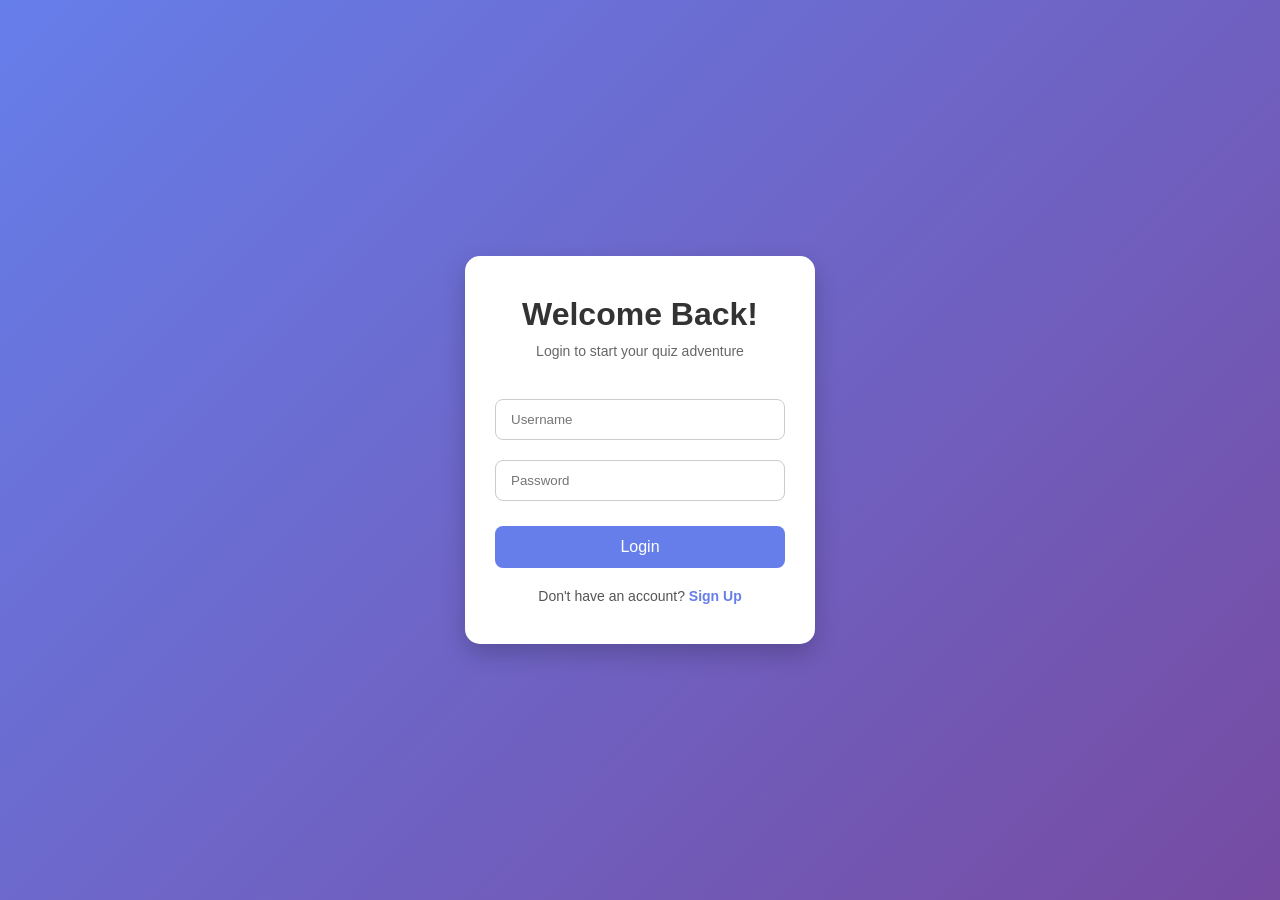
==== final.html @ 2f5251fc "added" ====
<!DOCTYPE html>
<html lang="en">
<head>
  <meta charset="UTF-8">
  <meta name="viewport" content="width=device-width, initial-scale=1.0">
  <title>Quiz Finished</title>
  <link rel="stylesheet" href="style.css">
</head>
<body>
  <div class="container">
    <h2>Quiz Completed! 🎉</h2>
    <p id="finalScore"></p>
    <button id="retryBtn">Retry Quiz</button>
    <button id="logoutBtn">Logout</button>
  </div>

  <script>
    // Get logged in user
    const loggedInUser = localStorage.getItem("loggedInUser");
    if(!loggedInUser) window.location.href = "login.html";

    const user = JSON.parse(localStorage.getItem(loggedInUser));
    
    // Show final score
    document.getElementById("finalScore").textContent = `Your Score: ${user.score}`;

    // Retry quiz button
    document.getElementById("retryBtn").addEventListener("click", () => {
      user.score = 0; // Reset score
      localStorage.setItem(loggedInUser, JSON.stringify(user));
      window.location.href = "index.html"; // Back to quiz
    });

    // Logout button
    document.getElementById("logoutBtn").addEventListener("click", () => {
      localStorage.removeItem("loggedInUser");
      window.location.href = "login.html";
    });
  </script>
</body>
</html>
---- style.css ----
/* Basic Reset - keep for all pages */
* {
  margin: 0;
  padding: 0;
  box-sizing: border-box;
  font-family: 'Segoe UI', Tahoma, Geneva, Verdana, sans-serif;
}

/* Body Background */
body {
  min-height: 100vh;
  display: flex;
  justify-content: center;
  align-items: center;
  background: linear-gradient(135deg, #667eea, #764ba2);
}

/* ===================== AUTH PAGES (login/register) ===================== */
.auth-container {
  display: flex;
  justify-content: center;
  align-items: center;
  width: 100%;
  padding: 20px;
}

.auth-box {
  background: #fff;
  padding: 40px 30px;
  border-radius: 15px;
  box-shadow: 0 10px 25px rgba(0,0,0,0.2);
  width: 350px;
  text-align: center;
  transition: 0.3s ease;
}

.auth-box:hover { transform: translateY(-5px); }

.auth-box h1 { margin-bottom: 10px; color: #333; }
.subtitle { font-size: 14px; color: #666; margin-bottom: 30px; }

input {
  width: 100%;
  padding: 12px 15px;
  margin: 10px 0;
  border-radius: 8px;
  border: 1px solid #ccc;
  transition: 0.3s;
}

input:focus {
  border-color: #667eea;
  outline: none;
  box-shadow: 0 0 5px rgba(102,126,234,0.5);
}

button {
  width: 100%;
  padding: 12px;
  margin-top: 15px;
  border: none;
  border-radius: 8px;
  background: #667eea;
  color: white;
  font-size: 16px;
  cursor: pointer;
  transition: 0.3s;
}

button:hover { background: #5a67d8; }

.error-msg { color: red; margin-top: 10px; font-size: 14px; }

.bottom-text { margin-top: 20px; font-size: 14px; color: #555; }
.bottom-text a { color: #667eea; text-decoration: none; font-weight: bold; }
.bottom-text a:hover { text-decoration: underline; }

/* ===================== QUIZ PAGE STYLES ===================== */
.quiz-container {
  width: 90%;
  max-width: 700px;
  margin: 20px auto;
  background: #fff;
  border-radius: 15px;
  box-shadow: 0 15px 40px rgba(0,0,0,0.2);
  padding: 30px;
  text-align: center;
  animation: fadeIn 0.8s ease;
}

/* Header */
.quiz-container header {
  display: flex;
  flex-direction: column;
  gap: 10px;
  margin-bottom: 20px;
}

.quiz-container .user-info {
  display: flex;
  justify-content: space-between;
  align-items: center;
}

.quiz-container .logout-btn {
  background: #ff6b6b;
  color: white;
  padding: 5px 12px;
  border-radius: 8px;
  border: none;
  cursor: pointer;
  font-size: 14px;
  transition: 0.3s;
}

.quiz-container .logout-btn:hover { background: #ff4c4c; }

/* Quiz Card */
.quiz-container #quizCard {
  background: #f7f7f7;
  padding: 25px;
  border-radius: 15px;
  box-shadow: 0 8px 20px rgba(0,0,0,0.1);
  transition: transform 0.3s;
}

.quiz-container #quizCard:hover { transform: translateY(-5px); }

/* Timer Bar */
.quiz-container .timer-bar {
  width: 100%;
  height: 10px;
  background: #ddd;
  border-radius: 8px;
  margin-bottom: 15px;
  overflow: hidden;
}

.quiz-container #timerProgress {
  width: 100%;
  height: 100%;
  background: linear-gradient(90deg, #667eea, #764ba2);
  transition: width 1s linear;
}

/* Question */
.quiz-container .question-text {
  font-size: 18px;
  margin-bottom: 20px;
  color: #333;
}

/* Options */
.quiz-container .options {
  display: flex;
  flex-direction: column;
  gap: 12px;
  margin-bottom: 20px;
}

.quiz-container .options button {
  padding: 12px;
  border: none;
  border-radius: 10px;
  cursor: pointer;
  font-size: 16px;
  transition: 0.3s;
  background: #667eea;
  color: #fff;
}

.quiz-container .options button:hover {
  background: #5a67d8;
  transform: scale(1.05);
}

/* Next Button */
.quiz-container .next-btn {
  background: #48bb78;
  color: white;
  padding: 12px 25px;
  font-size: 16px;
  border-radius: 10px;
  cursor: pointer;
  transition: 0.3s;
}

.quiz-container .next-btn:hover {
  background: #38a169;
  transform: translateY(-2px);
}

/* Score */
.quiz-container .score-display {
  font-size: 16px;
  color: #333;
  margin-top: 15px;
}

/* Fade In Animation */
@keyframes fadeIn {
  from { opacity: 0; transform: translateY(10px);}
  to { opacity: 1; transform: translateY(0);}
}

/* Move Hello,KAT to top-right */
.quiz-container .user-info {
  display: flex;
  justify-content: flex-end;
  align-items: center;
  font-weight: bold;
  color: #333;
  margin-bottom: 10px;
}

.quiz-container #quizCard {
  background: #f0f4f8; /* new card background color */
  padding: 25px;
  border-radius: 15px;
  box-shadow: 0 8px 20px rgba(0,0,0,0.1);
}

.quiz-container .options button {
  padding: 12px;
  border: none;
  border-radius: 10px;
  cursor: pointer;
  font-size: 16px;
  transition: 0.3s;
  background: #5a7de3; /* new button color */
  color: #fff;
}

.quiz-container .options button.correct {
  background-color: #48bb78 !important; /* green */
  color: white;
}

.quiz-container .options button.wrong {
  background-color: #f56565 !important; /* red */
  color: white;
}

.quiz-container .options button:hover {
  transform: scale(1.05);
}
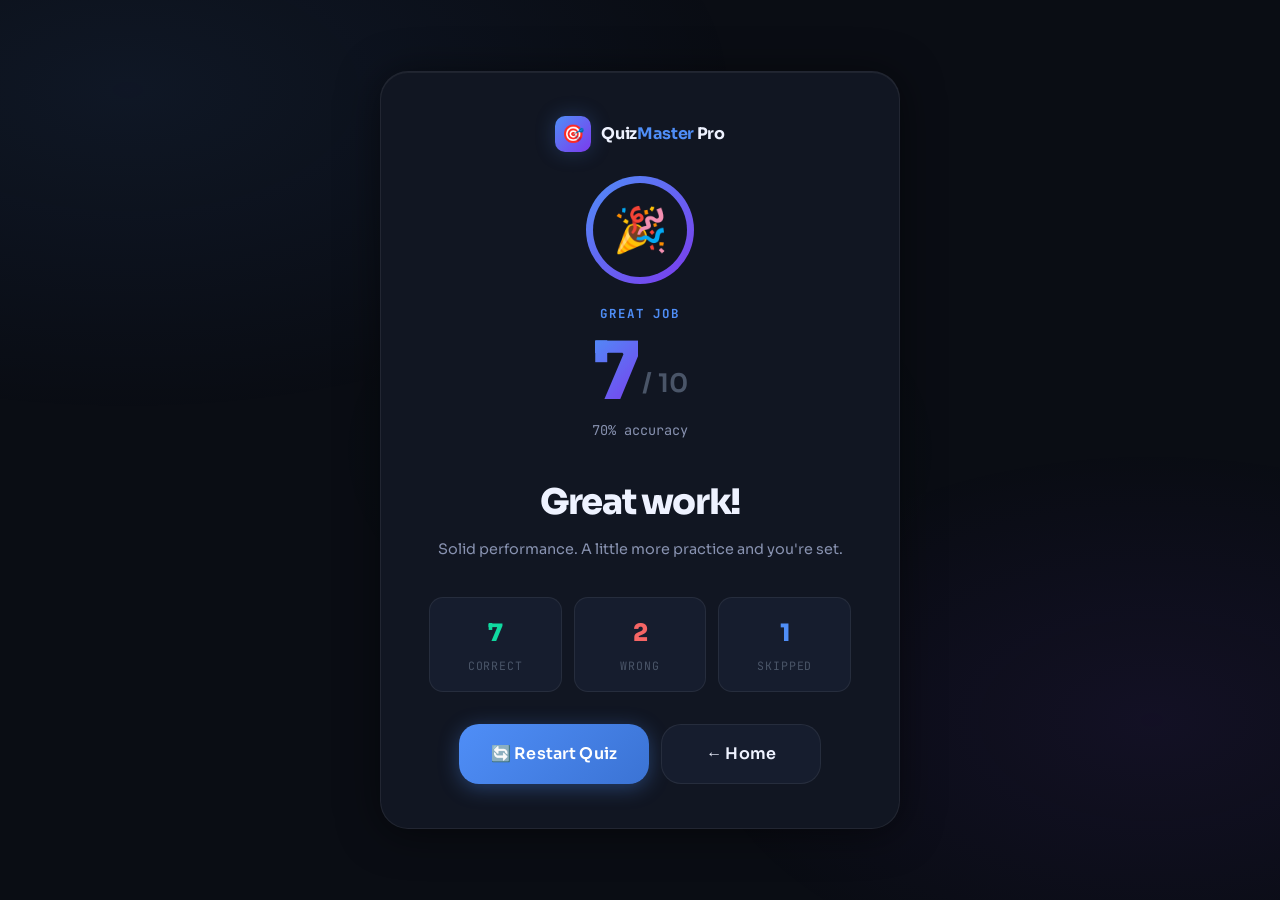
==== commit 87c7d723: "updated files" ====
--- a/final.html
+++ b/final.html
@@ -1,41 +1,164 @@
 <!DOCTYPE html>
 <html lang="en">
 <head>
-  <meta charset="UTF-8">
-  <meta name="viewport" content="width=device-width, initial-scale=1.0">
-  <title>Quiz Finished</title>
-  <link rel="stylesheet" href="style.css">
+  <meta charset="UTF-8" />
+  <meta name="viewport" content="width=device-width, initial-scale=1.0" />
+  <title>Your Result — QuizMaster Pro</title>
+  <link rel="stylesheet" href="style.css" />
+  <link rel="icon" type="image/svg+xml" href="data:image/svg+xml,<svg xmlns='http://www.w3.org/2000/svg' viewBox='0 0 100 100'><text y='.9em' font-size='90'>🎯</text></svg>">
+  <style>
+    .score-number { animation: popIn 0.7s cubic-bezier(0.34,1.56,0.64,1) 0.3s both; }
+    .result-icon-wrap { animation: popIn 0.6s cubic-bezier(0.34,1.56,0.64,1) both; }
+    .stats-grid .stat-box { animation: fadeSlideUp 0.5s ease both; }
+    .stats-grid .stat-box:nth-child(1) { animation-delay: 0.4s; }
+    .stats-grid .stat-box:nth-child(2) { animation-delay: 0.5s; }
+    .stats-grid .stat-box:nth-child(3) { animation-delay: 0.6s; }
+    .result-actions { display: flex; gap: 12px; justify-content: center; flex-wrap: wrap; }
+    .result-actions .btn { width: auto; min-width: 160px; }
+  </style>
 </head>
 <body>
-  <div class="container">
-    <h2>Quiz Completed! 🎉</h2>
-    <p id="finalScore"></p>
-    <button id="retryBtn">Retry Quiz</button>
-    <button id="logoutBtn">Logout</button>
+  <div class="page-wrapper">
+    <div class="container" style="max-width:520px;">
+
+      <div class="card result-card">
+
+        <!-- Brand -->
+        <div class="brand" style="justify-content:center;margin-bottom:28px;">
+          <div class="brand-icon">🎯</div>
+          <span class="brand-name">Quiz<span>Master</span> Pro</span>
+        </div>
+
+        <!-- Result Icon -->
+        <div class="result-icon-wrap" id="result-icon">🏆</div>
+
+        <!-- Performance Label -->
+        <div class="result-label" id="perf-label">EXCELLENT</div>
+
+        <!-- Score Display -->
+        <div class="score-display">
+          <span class="score-number" id="score-number">0</span>
+          <span class="score-denom" id="score-denom">/ 10</span>
+        </div>
+        <div class="score-percent" id="score-percent">0% accuracy</div>
+
+        <!-- Title & Subtitle -->
+        <h2 class="result-title" id="result-title">Outstanding!</h2>
+        <p class="result-subtitle" id="result-subtitle">You nailed it. Keep pushing the limits.</p>
+
+        <!-- Stats -->
+        <div class="stats-grid">
+          <div class="stat-box">
+            <div class="stat-val green" id="stat-correct">—</div>
+            <div class="stat-label">Correct</div>
+          </div>
+          <div class="stat-box">
+            <div class="stat-val red" id="stat-wrong">—</div>
+            <div class="stat-label">Wrong</div>
+          </div>
+          <div class="stat-box">
+            <div class="stat-val blue" id="stat-skipped">—</div>
+            <div class="stat-label">Skipped</div>
+          </div>
+        </div>
+
+        <!-- CTA Buttons -->
+        <div class="result-actions">
+          <button class="btn btn-primary btn-lg" onclick="restartQuiz()">
+            🔄 Restart Quiz
+          </button>
+          <a href="index.html" class="btn btn-secondary btn-lg">
+            ← Home
+          </a>
+        </div>
+
+      </div>
+
+    </div>
   </div>
 
+  <script src="quiz.js"></script>
   <script>
-    // Get logged in user
-    const loggedInUser = localStorage.getItem("loggedInUser");
-    if(!loggedInUser) window.location.href = "login.html";
+    // Performance thresholds
+    const PERFORMANCES = [
+      {
+        min: 90, label: 'EXCELLENT', icon: '🏆',
+        title: 'Outstanding!', subtitle: 'You absolutely crushed it. Placement-ready!',
+        iconClass: 'excellent'
+      },
+      {
+        min: 70, label: 'GREAT JOB', icon: '🎉',
+        title: 'Great work!', subtitle: 'Solid performance. A little more practice and you\'re set.',
+        iconClass: 'good'
+      },
+      {
+        min: 50, label: 'GOOD EFFORT', icon: '💪',
+        title: 'Keep going!', subtitle: 'You\'re on the right track. Review the weak areas.',
+        iconClass: 'avg'
+      },
+      {
+        min: 0, label: 'NEEDS WORK', icon: '📚',
+        title: 'Don\'t give up!', subtitle: 'Every expert was once a beginner. Review and retry.',
+        iconClass: 'poor'
+      }
+    ];
 
-    const user = JSON.parse(localStorage.getItem(loggedInUser));
-    
-    // Show final score
-    document.getElementById("finalScore").textContent = `Your Score: ${user.score}`;
+    function animateCount(el, target, duration = 1200) {
+      let start = 0;
+      const step = Math.ceil(target / (duration / 16));
+      const tick = () => {
+        start = Math.min(start + step, target);
+        el.textContent = start;
+        if (start < target) requestAnimationFrame(tick);
+      };
+      requestAnimationFrame(tick);
+    }
 
-    // Retry quiz button
-    document.getElementById("retryBtn").addEventListener("click", () => {
-      user.score = 0; // Reset score
-      localStorage.setItem(loggedInUser, JSON.stringify(user));
-      window.location.href = "index.html"; // Back to quiz
-    });
+    function renderResult(score, total, correct, wrong, skipped) {
+      const pct = Math.round((score / total) * 100);
+      const perf = PERFORMANCES.find(p => pct >= p.min);
 
-    // Logout button
-    document.getElementById("logoutBtn").addEventListener("click", () => {
-      localStorage.removeItem("loggedInUser");
-      window.location.href = "login.html";
+      // Icon
+      const iconWrap = document.getElementById('result-icon');
+      iconWrap.textContent = perf.icon;
+      iconWrap.className = `result-icon-wrap ${perf.iconClass}`;
+
+      // Labels
+      document.getElementById('perf-label').textContent = perf.label;
+      document.getElementById('result-title').textContent = perf.title;
+      document.getElementById('result-subtitle').textContent = perf.subtitle;
+      document.getElementById('score-denom').textContent = `/ ${total}`;
+      document.getElementById('score-percent').textContent = `${pct}% accuracy`;
+
+      // Animated score
+      setTimeout(() => animateCount(document.getElementById('score-number'), score), 300);
+
+      // Stats
+      document.getElementById('stat-correct').textContent = correct ?? score;
+      document.getElementById('stat-wrong').textContent   = wrong ?? (total - score);
+      document.getElementById('stat-skipped').textContent = skipped ?? 0;
+    }
+
+    function restartQuiz() {
+      if (typeof quizRestart === 'function') {
+        quizRestart();
+      } else {
+        window.location.href = 'quiz.html';
+      }
+    }
+
+    // ── Init ──
+    document.addEventListener('DOMContentLoaded', () => {
+      // Try to get result from quiz.js / sessionStorage / URL params
+      const params = new URLSearchParams(window.location.search);
+      const score   = parseInt(params.get('score')   ?? sessionStorage.getItem('qm_score')   ?? 7);
+      const total   = parseInt(params.get('total')   ?? sessionStorage.getItem('qm_total')   ?? 10);
+      const correct = parseInt(params.get('correct') ?? sessionStorage.getItem('qm_correct') ?? 7);
+      const wrong   = parseInt(params.get('wrong')   ?? sessionStorage.getItem('qm_wrong')   ?? 2);
+      const skipped = parseInt(params.get('skipped') ?? sessionStorage.getItem('qm_skipped') ?? 1);
+
+      renderResult(score, total, correct, wrong, skipped);
     });
   </script>
 </body>
-</html>
+</html> 
--- a/style.css
+++ b/style.css
@@ -1,246 +1,909 @@
-/* Basic Reset - keep for all pages */
-* {
-  margin: 0;
-  padding: 0;
-  box-sizing: border-box;
-  font-family: 'Segoe UI', Tahoma, Geneva, Verdana, sans-serif;
-}
-
-/* Body Background */
+@import url('https://fonts.googleapis.com/css2?family=Sora:wght@300;400;500;600;700;800&family=JetBrains+Mono:wght@400;500&display=swap');
+
+
+:root {
+  --bg-deep:       #0a0d14;
+  --bg-card:       #111622;
+  --bg-card-2:     #161d2e;
+  --bg-glass:      rgba(17, 22, 34, 0.85);
+  --border:        rgba(255, 255, 255, 0.07);
+  --border-hover:  rgba(99, 179, 237, 0.35);
+
+  --accent:        #4f8ef7;
+  --accent-2:      #7c3aed;
+  --accent-glow:   rgba(79, 142, 247, 0.25);
+  --success:       #10d9a0;
+  --danger:        #f56565;
+  --warn:          #f6ad55;
+
+  --text-primary:  #eef2ff;
+  --text-secondary:#8892b0;
+  --text-muted:    #4a5568;
+
+  --radius-sm:     8px;
+  --radius-md:     14px;
+  --radius-lg:     20px;
+  --radius-xl:     28px;
+
+  --shadow-card:   0 4px 40px rgba(0,0,0,0.5), 0 1px 0 rgba(255,255,255,0.06) inset;
+  --shadow-glow:   0 0 40px rgba(79, 142, 247, 0.18);
+  --transition:    all 0.25s cubic-bezier(0.4, 0, 0.2, 1);
+
+  --font-main:     'Sora', sans-serif;
+  --font-mono:     'JetBrains Mono', monospace;
+}
+
+/* ── Reset & Base ── */
+*, *::before, *::after { box-sizing: border-box; margin: 0; padding: 0; }
+
+html { scroll-behavior: smooth; }
+
 body {
+  font-family: var(--font-main);
+  background-color: var(--bg-deep);
+  color: var(--text-primary);
   min-height: 100vh;
-  display: flex;
+  line-height: 1.6;
+  -webkit-font-smoothing: antialiased;
+  overflow-x: hidden;
+}
+
+/* ── Animated background mesh ── */
+body::before {
+  content: '';
+  position: fixed;
+  inset: 0;
+  background:
+    radial-gradient(ellipse 80% 60% at 10% 10%, rgba(79,142,247,0.08) 0%, transparent 60%),
+    radial-gradient(ellipse 60% 50% at 90% 80%, rgba(124,58,237,0.08) 0%, transparent 60%),
+    radial-gradient(ellipse 40% 40% at 50% 50%, rgba(16,217,160,0.04) 0%, transparent 60%);
+  pointer-events: none;
+  z-index: 0;
+}
+
+/* ── Layout Wrappers ── */
+.page-wrapper {
+  position: relative;
+  z-index: 1;
+  min-height: 100vh;
+  display: flex;
+  align-items: center;
   justify-content: center;
-  align-items: center;
-  background: linear-gradient(135deg, #667eea, #764ba2);
-}
-
-/* ===================== AUTH PAGES (login/register) ===================== */
-.auth-container {
-  display: flex;
-  justify-content: center;
-  align-items: center;
+  padding: 24px;
+}
+
+.container {
   width: 100%;
-  padding: 20px;
-}
-
-.auth-box {
-  background: #fff;
-  padding: 40px 30px;
-  border-radius: 15px;
-  box-shadow: 0 10px 25px rgba(0,0,0,0.2);
-  width: 350px;
-  text-align: center;
-  transition: 0.3s ease;
-}
-
-.auth-box:hover { transform: translateY(-5px); }
-
-.auth-box h1 { margin-bottom: 10px; color: #333; }
-.subtitle { font-size: 14px; color: #666; margin-bottom: 30px; }
-
-input {
+  max-width: 480px;
+}
+
+.quiz-container {
   width: 100%;
-  padding: 12px 15px;
-  margin: 10px 0;
-  border-radius: 8px;
-  border: 1px solid #ccc;
-  transition: 0.3s;
-}
-
-input:focus {
-  border-color: #667eea;
+  max-width: 720px;
+}
+
+/* ── Card ── */
+.card {
+  background: var(--bg-card);
+  border: 1px solid var(--border);
+  border-radius: var(--radius-xl);
+  padding: 44px 48px;
+  box-shadow: var(--shadow-card);
+  animation: fadeSlideUp 0.5s cubic-bezier(0.4,0,0.2,1) both;
+}
+
+.card-sm { padding: 32px 36px; }
+
+/* ── Logo / Brand ── */
+.brand {
+  display: flex;
+  align-items: center;
+  gap: 10px;
+  margin-bottom: 36px;
+}
+
+.brand-icon {
+  width: 36px; height: 36px;
+  background: linear-gradient(135deg, var(--accent), var(--accent-2));
+  border-radius: 10px;
+  display: flex; align-items: center; justify-content: center;
+  font-size: 18px;
+  box-shadow: 0 0 20px var(--accent-glow);
+}
+
+.brand-name {
+  font-size: 1rem;
+  font-weight: 700;
+  letter-spacing: -0.02em;
+  color: var(--text-primary);
+}
+
+.brand-name span { color: var(--accent); }
+
+/* ── Page Headings ── */
+.page-title {
+  font-size: 2rem;
+  font-weight: 800;
+  letter-spacing: -0.04em;
+  line-height: 1.15;
+  color: var(--text-primary);
+  margin-bottom: 6px;
+}
+
+.page-subtitle {
+  font-size: 0.9rem;
+  color: var(--text-secondary);
+  margin-bottom: 32px;
+}
+
+/* ── Floating Label Inputs ── */
+.input-group {
+  position: relative;
+  margin-bottom: 20px;
+}
+
+.input-group label {
+  position: absolute;
+  top: 50%;
+  left: 16px;
+  transform: translateY(-50%);
+  font-size: 0.875rem;
+  color: var(--text-muted);
+  pointer-events: none;
+  transition: var(--transition);
+  background: transparent;
+  padding: 0 4px;
+}
+
+.input-group input:focus ~ label,
+.input-group input:not(:placeholder-shown) ~ label {
+  top: 0;
+  font-size: 0.72rem;
+  color: var(--accent);
+  background: var(--bg-card);
+  border-radius: 4px;
+}
+
+.input-group input {
+  width: 100%;
+  background: var(--bg-card-2);
+  border: 1.5px solid var(--border);
+  border-radius: var(--radius-md);
+  padding: 14px 16px;
+  font-size: 0.9rem;
+  font-family: var(--font-main);
+  color: var(--text-primary);
   outline: none;
-  box-shadow: 0 0 5px rgba(102,126,234,0.5);
-}
-
-button {
-  width: 100%;
-  padding: 12px;
-  margin-top: 15px;
-  border: none;
-  border-radius: 8px;
-  background: #667eea;
-  color: white;
-  font-size: 16px;
-  cursor: pointer;
-  transition: 0.3s;
-}
-
-button:hover { background: #5a67d8; }
-
-.error-msg { color: red; margin-top: 10px; font-size: 14px; }
-
-.bottom-text { margin-top: 20px; font-size: 14px; color: #555; }
-.bottom-text a { color: #667eea; text-decoration: none; font-weight: bold; }
-.bottom-text a:hover { text-decoration: underline; }
-
-/* ===================== QUIZ PAGE STYLES ===================== */
-.quiz-container {
-  width: 90%;
-  max-width: 700px;
-  margin: 20px auto;
-  background: #fff;
-  border-radius: 15px;
-  box-shadow: 0 15px 40px rgba(0,0,0,0.2);
-  padding: 30px;
-  text-align: center;
-  animation: fadeIn 0.8s ease;
-}
-
-/* Header */
-.quiz-container header {
-  display: flex;
-  flex-direction: column;
-  gap: 10px;
-  margin-bottom: 20px;
-}
-
-.quiz-container .user-info {
-  display: flex;
-  justify-content: space-between;
-  align-items: center;
-}
-
-.quiz-container .logout-btn {
-  background: #ff6b6b;
-  color: white;
-  padding: 5px 12px;
-  border-radius: 8px;
+  transition: var(--transition);
+}
+
+.input-group input::placeholder { color: transparent; }
+
+.input-group input:focus {
+  border-color: var(--accent);
+  box-shadow: 0 0 0 4px var(--accent-glow);
+  background: var(--bg-card);
+}
+
+/* Password toggle */
+.input-group .toggle-pw {
+  position: absolute;
+  right: 14px;
+  top: 50%;
+  transform: translateY(-50%);
+  background: none;
   border: none;
   cursor: pointer;
-  font-size: 14px;
-  transition: 0.3s;
-}
-
-.quiz-container .logout-btn:hover { background: #ff4c4c; }
-
-/* Quiz Card */
-.quiz-container #quizCard {
-  background: #f7f7f7;
-  padding: 25px;
-  border-radius: 15px;
-  box-shadow: 0 8px 20px rgba(0,0,0,0.1);
-  transition: transform 0.3s;
-}
-
-.quiz-container #quizCard:hover { transform: translateY(-5px); }
-
-/* Timer Bar */
-.quiz-container .timer-bar {
+  color: var(--text-muted);
+  padding: 4px;
+  display: flex;
+  align-items: center;
+  transition: color 0.2s;
+}
+.input-group .toggle-pw:hover { color: var(--accent); }
+.input-group input[type="password"],
+.input-group input[type="text"].pw-field {
+  padding-right: 44px;
+}
+
+/* ── Buttons ── */
+.btn {
+  display: inline-flex;
+  align-items: center;
+  justify-content: center;
+  gap: 8px;
+  padding: 13px 24px;
+  border-radius: var(--radius-md);
+  font-family: var(--font-main);
+  font-size: 0.9rem;
+  font-weight: 600;
+  cursor: pointer;
+  border: none;
+  transition: var(--transition);
+  text-decoration: none;
+  letter-spacing: 0.01em;
+}
+
+.btn-primary {
+  background: linear-gradient(135deg, var(--accent) 0%, #3b73d4 100%);
+  color: #fff;
   width: 100%;
-  height: 10px;
-  background: #ddd;
-  border-radius: 8px;
-  margin-bottom: 15px;
+  box-shadow: 0 4px 20px rgba(79,142,247,0.35);
+}
+
+.btn-primary:hover {
+  transform: translateY(-2px);
+  box-shadow: 0 8px 30px rgba(79,142,247,0.5);
+  filter: brightness(1.08);
+}
+
+.btn-primary:active { transform: translateY(0); }
+
+.btn-secondary {
+  background: var(--bg-card-2);
+  color: var(--text-primary);
+  border: 1.5px solid var(--border);
+  width: 100%;
+}
+
+.btn-secondary:hover {
+  border-color: var(--accent);
+  color: var(--accent);
+  background: var(--bg-card);
+}
+
+.btn-success {
+  background: linear-gradient(135deg, var(--success), #0ea57a);
+  color: #fff;
+  box-shadow: 0 4px 20px rgba(16,217,160,0.3);
+}
+
+.btn-success:hover {
+  transform: translateY(-2px);
+  box-shadow: 0 8px 28px rgba(16,217,160,0.45);
+}
+
+.btn-danger {
+  background: linear-gradient(135deg, var(--danger), #c53030);
+  color: #fff;
+}
+.btn-danger:hover { transform: translateY(-2px); filter: brightness(1.1); }
+
+.btn-lg { padding: 16px 32px; font-size: 1rem; border-radius: var(--radius-lg); }
+.btn-icon { width: 44px; height: 44px; padding: 0; border-radius: 50%; }
+
+/* ── Divider ── */
+.divider {
+  display: flex;
+  align-items: center;
+  gap: 12px;
+  margin: 24px 0;
+  color: var(--text-muted);
+  font-size: 0.8rem;
+}
+.divider::before, .divider::after {
+  content: '';
+  flex: 1;
+  height: 1px;
+  background: var(--border);
+}
+
+/* ── Auth footer link ── */
+.auth-footer {
+  text-align: center;
+  font-size: 0.85rem;
+  color: var(--text-secondary);
+  margin-top: 24px;
+}
+.auth-footer a {
+  color: var(--accent);
+  text-decoration: none;
+  font-weight: 600;
+  transition: opacity 0.2s;
+}
+.auth-footer a:hover { opacity: 0.8; text-decoration: underline; }
+
+/* ── Alert Messages ── */
+.alert {
+  padding: 12px 16px;
+  border-radius: var(--radius-sm);
+  font-size: 0.85rem;
+  margin-bottom: 18px;
+  display: flex;
+  align-items: center;
+  gap: 8px;
+  animation: fadeIn 0.3s ease;
+}
+.alert-error   { background: rgba(245,101,101,0.12); border: 1px solid rgba(245,101,101,0.3); color: #fc8181; }
+.alert-success { background: rgba(16,217,160,0.12); border: 1px solid rgba(16,217,160,0.3); color: var(--success); }
+.alert-hidden  { display: none; }
+
+/* ── Quiz Header ── */
+.quiz-header {
+  display: flex;
+  align-items: center;
+  justify-content: space-between;
+  margin-bottom: 28px;
+  gap: 16px;
+}
+
+.quiz-meta { display: flex; align-items: center; gap: 12px; }
+
+.quiz-badge {
+  display: inline-flex;
+  align-items: center;
+  gap: 6px;
+  background: var(--bg-card-2);
+  border: 1px solid var(--border);
+  border-radius: 100px;
+  padding: 6px 14px;
+  font-size: 0.78rem;
+  font-weight: 600;
+  color: var(--text-secondary);
+  font-family: var(--font-mono);
+}
+
+.quiz-badge .dot {
+  width: 7px; height: 7px;
+  border-radius: 50%;
+  background: var(--success);
+  animation: pulse-dot 2s ease infinite;
+}
+
+/* ── Progress Bar ── */
+.progress-wrap {
+  margin-bottom: 28px;
+}
+
+.progress-labels {
+  display: flex;
+  justify-content: space-between;
+  font-size: 0.75rem;
+  color: var(--text-muted);
+  margin-bottom: 8px;
+  font-family: var(--font-mono);
+}
+
+.progress-track {
+  height: 6px;
+  background: var(--bg-card-2);
+  border-radius: 100px;
   overflow: hidden;
-}
-
-.quiz-container #timerProgress {
-  width: 100%;
+  border: 1px solid var(--border);
+}
+
+.progress-fill {
   height: 100%;
-  background: linear-gradient(90deg, #667eea, #764ba2);
-  transition: width 1s linear;
-}
-
-/* Question */
-.quiz-container .question-text {
-  font-size: 18px;
+  background: linear-gradient(90deg, var(--accent), var(--accent-2));
+  border-radius: 100px;
+  transition: width 0.5s cubic-bezier(0.4,0,0.2,1);
+  box-shadow: 0 0 12px var(--accent-glow);
+}
+
+/* ── Timer ── */
+.timer-wrap {
+  display: flex;
+  align-items: center;
+  gap: 8px;
+  background: var(--bg-card-2);
+  border: 1.5px solid var(--border);
+  border-radius: 100px;
+  padding: 7px 14px;
+  font-family: var(--font-mono);
+  font-size: 0.85rem;
+  font-weight: 500;
+  color: var(--text-primary);
+  transition: border-color 0.3s, color 0.3s;
+}
+
+.timer-wrap.warning { border-color: var(--warn); color: var(--warn); }
+.timer-wrap.danger  { border-color: var(--danger); color: var(--danger); animation: shake 0.4s ease; }
+
+.timer-icon { font-size: 14px; }
+
+/* ── Score Chip ── */
+.score-chip {
+  display: flex;
+  align-items: center;
+  gap: 6px;
+  background: rgba(16,217,160,0.1);
+  border: 1px solid rgba(16,217,160,0.25);
+  border-radius: 100px;
+  padding: 6px 14px;
+  font-size: 0.8rem;
+  font-weight: 700;
+  color: var(--success);
+  font-family: var(--font-mono);
+}
+
+/* ── Question Card ── */
+.question-card {
+  background: var(--bg-card-2);
+  border: 1px solid var(--border);
+  border-radius: var(--radius-lg);
+  padding: 28px 32px;
   margin-bottom: 20px;
-  color: #333;
-}
-
-/* Options */
-.quiz-container .options {
+  animation: fadeSlideUp 0.35s ease both;
+}
+
+.question-number {
+  font-size: 0.72rem;
+  font-weight: 600;
+  color: var(--accent);
+  text-transform: uppercase;
+  letter-spacing: 0.1em;
+  margin-bottom: 12px;
+  font-family: var(--font-mono);
+}
+
+.question-text {
+  font-size: 1.15rem;
+  font-weight: 600;
+  line-height: 1.55;
+  color: var(--text-primary);
+  letter-spacing: -0.01em;
+}
+
+/* ── Options ── */
+.options-grid {
   display: flex;
   flex-direction: column;
   gap: 12px;
+  margin-bottom: 28px;
+}
+
+.option-btn {
+  display: flex;
+  align-items: center;
+  gap: 14px;
+  width: 100%;
+  padding: 16px 20px;
+  background: var(--bg-card-2);
+  border: 1.5px solid var(--border);
+  border-radius: var(--radius-md);
+  cursor: pointer;
+  transition: var(--transition);
+  text-align: left;
+  font-family: var(--font-main);
+  font-size: 0.9rem;
+  color: var(--text-primary);
+  position: relative;
+  overflow: hidden;
+}
+
+.option-btn::before {
+  content: '';
+  position: absolute;
+  inset: 0;
+  background: linear-gradient(135deg, var(--accent), var(--accent-2));
+  opacity: 0;
+  transition: opacity 0.25s;
+}
+
+.option-letter {
+  width: 30px; height: 30px;
+  min-width: 30px;
+  border-radius: 8px;
+  background: var(--bg-deep);
+  border: 1.5px solid var(--border);
+  display: flex; align-items: center; justify-content: center;
+  font-size: 0.75rem;
+  font-weight: 700;
+  color: var(--text-muted);
+  font-family: var(--font-mono);
+  transition: var(--transition);
+  position: relative;
+  z-index: 1;
+}
+
+.option-text {
+  position: relative;
+  z-index: 1;
+  line-height: 1.4;
+}
+
+.option-btn:hover {
+  border-color: var(--accent);
+  transform: translateX(4px);
+  box-shadow: -4px 0 0 var(--accent), 0 4px 20px rgba(79,142,247,0.15);
+}
+
+.option-btn:hover .option-letter {
+  background: var(--accent);
+  border-color: var(--accent);
+  color: #fff;
+}
+
+.option-btn.selected {
+  border-color: var(--accent);
+  background: rgba(79,142,247,0.1);
+  transform: translateX(4px);
+  box-shadow: -4px 0 0 var(--accent);
+}
+
+.option-btn.selected .option-letter {
+  background: var(--accent);
+  border-color: var(--accent);
+  color: #fff;
+}
+
+.option-btn.correct {
+  border-color: var(--success);
+  background: rgba(16,217,160,0.1);
+  transform: translateX(4px);
+  box-shadow: -4px 0 0 var(--success);
+}
+
+.option-btn.correct .option-letter {
+  background: var(--success);
+  border-color: var(--success);
+  color: #fff;
+}
+
+.option-btn.wrong {
+  border-color: var(--danger);
+  background: rgba(245,101,101,0.1);
+}
+
+.option-btn.wrong .option-letter {
+  background: var(--danger);
+  border-color: var(--danger);
+  color: #fff;
+}
+
+.option-btn:disabled {
+  cursor: default;
+  transform: none !important;
+}
+
+/* ── Quiz Actions ── */
+.quiz-actions {
+  display: flex;
+  justify-content: flex-end;
+  gap: 12px;
+}
+
+/* ── Result Page ── */
+.result-card {
+  text-align: center;
+  animation: fadeSlideUp 0.6s ease both;
+}
+
+.result-icon-wrap {
+  width: 100px; height: 100px;
+  border-radius: 50%;
+  margin: 0 auto 24px;
+  display: flex; align-items: center; justify-content: center;
+  font-size: 44px;
+  position: relative;
+}
+
+.result-icon-wrap::before {
+  content: '';
+  position: absolute;
+  inset: -4px;
+  border-radius: 50%;
+  background: linear-gradient(135deg, var(--accent), var(--accent-2));
+  z-index: -1;
+  animation: spin-slow 4s linear infinite;
+}
+
+.result-icon-wrap::after {
+  content: '';
+  position: absolute;
+  inset: 3px;
+  border-radius: 50%;
+  background: var(--bg-card);
+  z-index: -1;
+}
+
+.result-icon-wrap.excellent { --accent: #f6ad55; --accent-2: #f56565; }
+.result-icon-wrap.good      { --accent: #4f8ef7; --accent-2: #7c3aed; }
+.result-icon-wrap.avg       { --accent: #10d9a0; --accent-2: #3b73d4; }
+.result-icon-wrap.poor      { --accent: #718096; --accent-2: #4a5568; }
+
+.result-label {
+  font-size: 0.78rem;
+  font-weight: 700;
+  text-transform: uppercase;
+  letter-spacing: 0.15em;
+  color: var(--accent);
+  margin-bottom: 8px;
+  font-family: var(--font-mono);
+}
+
+.result-title {
+  font-size: 2.2rem;
+  font-weight: 800;
+  letter-spacing: -0.04em;
+  margin-bottom: 8px;
+}
+
+.result-subtitle {
+  font-size: 0.9rem;
+  color: var(--text-secondary);
+  margin-bottom: 36px;
+}
+
+/* Score counter */
+.score-display {
+  display: flex;
+  align-items: flex-end;
+  justify-content: center;
+  gap: 4px;
+  margin-bottom: 8px;
+}
+
+.score-number {
+  font-size: 5rem;
+  font-weight: 800;
+  letter-spacing: -0.05em;
+  line-height: 1;
+  background: linear-gradient(135deg, var(--accent), var(--accent-2));
+  -webkit-background-clip: text;
+  -webkit-text-fill-color: transparent;
+  background-clip: text;
+}
+
+.score-denom {
+  font-size: 1.6rem;
+  font-weight: 600;
+  color: var(--text-muted);
+  padding-bottom: 8px;
+}
+
+.score-percent {
+  font-size: 0.85rem;
+  color: var(--text-secondary);
+  margin-bottom: 32px;
+  font-family: var(--font-mono);
+}
+
+/* Stats grid */
+.stats-grid {
+  display: grid;
+  grid-template-columns: repeat(3, 1fr);
+  gap: 12px;
+  margin-bottom: 32px;
+}
+
+.stat-box {
+  background: var(--bg-card-2);
+  border: 1px solid var(--border);
+  border-radius: var(--radius-md);
+  padding: 16px 12px;
+  text-align: center;
+}
+
+.stat-val {
+  font-size: 1.5rem;
+  font-weight: 800;
+  letter-spacing: -0.03em;
+  margin-bottom: 4px;
+}
+
+.stat-val.green { color: var(--success); }
+.stat-val.red   { color: var(--danger); }
+.stat-val.blue  { color: var(--accent); }
+
+.stat-label {
+  font-size: 0.72rem;
+  color: var(--text-muted);
+  text-transform: uppercase;
+  letter-spacing: 0.08em;
+  font-family: var(--font-mono);
+}
+
+/* ── Index / Landing ── */
+.hero-section {
+  text-align: center;
+  padding: 48px 0 36px;
+}
+
+.hero-eyebrow {
+  display: inline-flex;
+  align-items: center;
+  gap: 6px;
+  background: rgba(79,142,247,0.1);
+  border: 1px solid rgba(79,142,247,0.25);
+  border-radius: 100px;
+  padding: 5px 14px;
+  font-size: 0.75rem;
+  font-weight: 600;
+  color: var(--accent);
   margin-bottom: 20px;
-}
-
-.quiz-container .options button {
-  padding: 12px;
-  border: none;
-  border-radius: 10px;
+  font-family: var(--font-mono);
+  letter-spacing: 0.05em;
+}
+
+.hero-title {
+  font-size: 2.8rem;
+  font-weight: 800;
+  letter-spacing: -0.05em;
+  line-height: 1.1;
+  margin-bottom: 14px;
+}
+
+.hero-title .gradient-text {
+  background: linear-gradient(135deg, var(--accent) 0%, var(--accent-2) 100%);
+  -webkit-background-clip: text;
+  -webkit-text-fill-color: transparent;
+  background-clip: text;
+}
+
+.hero-desc {
+  font-size: 1rem;
+  color: var(--text-secondary);
+  max-width: 480px;
+  margin: 0 auto 36px;
+  line-height: 1.7;
+}
+
+.hero-actions {
+  display: flex;
+  gap: 12px;
+  justify-content: center;
+  flex-wrap: wrap;
+}
+
+/* Topic cards */
+.topics-section { margin-top: 20px; }
+
+.section-label {
+  font-size: 0.75rem;
+  font-weight: 600;
+  color: var(--text-muted);
+  text-transform: uppercase;
+  letter-spacing: 0.12em;
+  margin-bottom: 16px;
+  font-family: var(--font-mono);
+}
+
+.topics-grid {
+  display: grid;
+  grid-template-columns: repeat(auto-fill, minmax(200px, 1fr));
+  gap: 12px;
+}
+
+.topic-card {
+  background: var(--bg-card-2);
+  border: 1.5px solid var(--border);
+  border-radius: var(--radius-md);
+  padding: 20px;
   cursor: pointer;
-  font-size: 16px;
-  transition: 0.3s;
-  background: #667eea;
-  color: #fff;
-}
-
-.quiz-container .options button:hover {
-  background: #5a67d8;
-  transform: scale(1.05);
-}
-
-/* Next Button */
-.quiz-container .next-btn {
-  background: #48bb78;
-  color: white;
-  padding: 12px 25px;
-  font-size: 16px;
-  border-radius: 10px;
-  cursor: pointer;
-  transition: 0.3s;
-}
-
-.quiz-container .next-btn:hover {
-  background: #38a169;
-  transform: translateY(-2px);
-}
-
-/* Score */
-.quiz-container .score-display {
-  font-size: 16px;
-  color: #333;
-  margin-top: 15px;
-}
-
-/* Fade In Animation */
+  transition: var(--transition);
+  display: flex;
+  align-items: center;
+  gap: 14px;
+  text-decoration: none;
+  color: var(--text-primary);
+}
+
+.topic-card:hover {
+  border-color: var(--accent);
+  background: var(--bg-card);
+  transform: translateY(-3px);
+  box-shadow: 0 8px 30px rgba(0,0,0,0.3), 0 0 0 1px var(--accent);
+}
+
+.topic-emoji {
+  width: 44px; height: 44px;
+  border-radius: 12px;
+  display: flex; align-items: center; justify-content: center;
+  font-size: 22px;
+  background: var(--bg-deep);
+  border: 1px solid var(--border);
+  min-width: 44px;
+}
+
+.topic-info {}
+.topic-name {
+  font-size: 0.88rem;
+  font-weight: 600;
+  margin-bottom: 2px;
+}
+.topic-count {
+  font-size: 0.73rem;
+  color: var(--text-muted);
+  font-family: var(--font-mono);
+}
+
+/* ── Navbar ── */
+.navbar {
+  position: sticky;
+  top: 0;
+  z-index: 100;
+  background: rgba(10,13,20,0.85);
+  backdrop-filter: blur(20px);
+  border-bottom: 1px solid var(--border);
+  padding: 0 32px;
+  height: 60px;
+  display: flex;
+  align-items: center;
+  justify-content: space-between;
+}
+
+.nav-left { display: flex; align-items: center; gap: 10px; }
+.nav-right { display: flex; align-items: center; gap: 10px; }
+
+.nav-link {
+  color: var(--text-secondary);
+  text-decoration: none;
+  font-size: 0.85rem;
+  font-weight: 500;
+  padding: 6px 12px;
+  border-radius: var(--radius-sm);
+  transition: var(--transition);
+}
+.nav-link:hover { color: var(--text-primary); background: var(--bg-card); }
+
+/* ── Animations ── */
+@keyframes fadeSlideUp {
+  from { opacity: 0; transform: translateY(24px); }
+  to   { opacity: 1; transform: translateY(0); }
+}
+
 @keyframes fadeIn {
-  from { opacity: 0; transform: translateY(10px);}
-  to { opacity: 1; transform: translateY(0);}
-}
-
-/* Move Hello,KAT to top-right */
-.quiz-container .user-info {
-  display: flex;
-  justify-content: flex-end;
-  align-items: center;
-  font-weight: bold;
-  color: #333;
-  margin-bottom: 10px;
-}
-
-.quiz-container #quizCard {
-  background: #f0f4f8; /* new card background color */
-  padding: 25px;
-  border-radius: 15px;
-  box-shadow: 0 8px 20px rgba(0,0,0,0.1);
-}
-
-.quiz-container .options button {
-  padding: 12px;
-  border: none;
-  border-radius: 10px;
-  cursor: pointer;
-  font-size: 16px;
-  transition: 0.3s;
-  background: #5a7de3; /* new button color */
-  color: #fff;
-}
-
-.quiz-container .options button.correct {
-  background-color: #48bb78 !important; /* green */
-  color: white;
-}
-
-.quiz-container .options button.wrong {
-  background-color: #f56565 !important; /* red */
-  color: white;
-}
-
-.quiz-container .options button:hover {
-  transform: scale(1.05);
-}
+  from { opacity: 0; }
+  to   { opacity: 1; }
+}
+
+@keyframes pulse-dot {
+  0%, 100% { opacity: 1; transform: scale(1); }
+  50%       { opacity: 0.5; transform: scale(0.75); }
+}
+
+@keyframes spin-slow {
+  from { transform: rotate(0deg); }
+  to   { transform: rotate(360deg); }
+}
+
+@keyframes shake {
+  0%, 100% { transform: translateX(0); }
+  20%       { transform: translateX(-4px); }
+  60%       { transform: translateX(4px); }
+}
+
+@keyframes countUp {
+  from { opacity: 0; transform: scale(0.7); }
+  to   { opacity: 1; transform: scale(1); }
+}
+
+@keyframes popIn {
+  0%   { transform: scale(0.85); opacity: 0; }
+  70%  { transform: scale(1.05); }
+  100% { transform: scale(1); opacity: 1; }
+}
+
+/* ── Utility ── */
+.mt-8  { margin-top: 8px; }
+.mt-12 { margin-top: 12px; }
+.mt-16 { margin-top: 16px; }
+.mb-0  { margin-bottom: 0; }
+.w-full { width: 100%; }
+.text-center { text-align: center; }
+.flex { display: flex; }
+.flex-col { flex-direction: column; }
+.gap-8 { gap: 8px; }
+.gap-12 { gap: 12px; }
+.hidden { display: none !important; }
+
+/* ── Responsive ── */
+@media (max-width: 640px) {
+  .card { padding: 28px 24px; }
+  .page-title { font-size: 1.6rem; }
+  .question-card { padding: 20px; }
+  .question-text { font-size: 1rem; }
+  .hero-title { font-size: 2rem; }
+  .score-number { font-size: 3.5rem; }
+  .stats-grid { grid-template-columns: repeat(3, 1fr); gap: 8px; }
+  .topics-grid { grid-template-columns: 1fr 1fr; }
+  .quiz-header { flex-wrap: wrap; }
+  .navbar { padding: 0 16px; }
+}
+
+@media (max-width: 400px) {
+  .topics-grid { grid-template-columns: 1fr; }
+  .stats-grid { grid-template-columns: 1fr; }
+  .hero-actions { flex-direction: column; align-items: center; }
+}
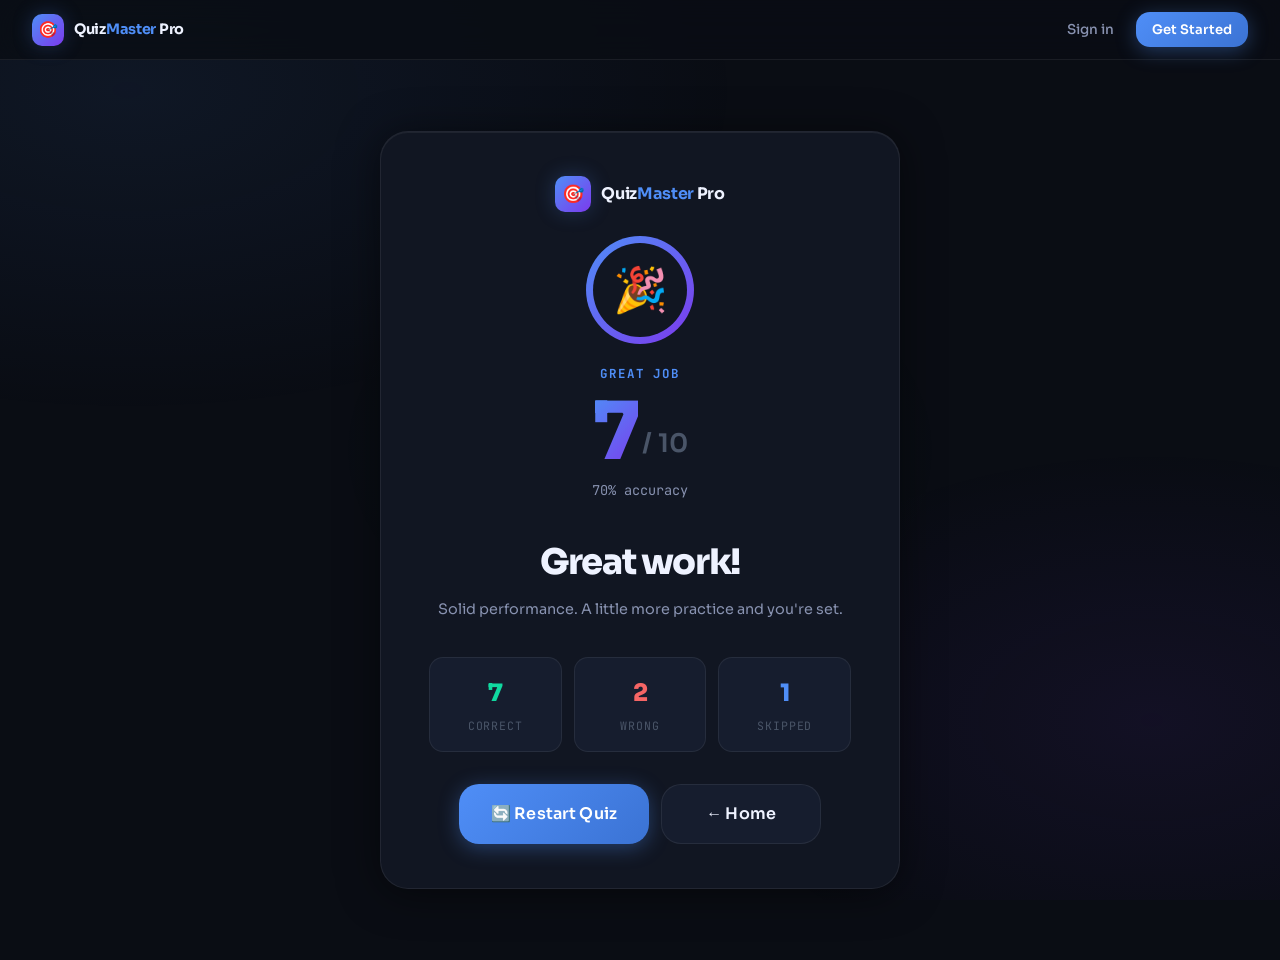
==== commit 4cbcdf98: "new modification" ====
--- a/final.html
+++ b/final.html
@@ -18,6 +18,18 @@
   </style>
 </head>
 <body>
+
+  <!-- Navbar -->
+  <nav class="navbar">
+    <div class="nav-left">
+      <div class="brand-icon" style="width:32px;height:32px;font-size:16px;">🎯</div>
+      <span class="brand-name" style="font-size:.9rem;">Quiz<span>Master</span> Pro</span>
+    </div>
+    <div class="nav-right">
+      <!-- Auth slot injected by navbar.js -->
+    </div>
+  </nav>
+
   <div class="page-wrapper">
     <div class="container" style="max-width:520px;">
 
@@ -77,6 +89,7 @@
     </div>
   </div>
 
+  <script src="navbar.js"></script>
   <script src="quiz.js"></script>
   <script>
     // Performance thresholds
@@ -161,4 +174,4 @@
     });
   </script>
 </body>
-</html> +</html>
--- a/style.css
+++ b/style.css
@@ -1,6 +1,11 @@
+/* ============================================
+   QUIZMASTER PRO - Design System
+   Modern Ed-Tech UI
+   ============================================ */
+
 @import url('https://fonts.googleapis.com/css2?family=Sora:wght@300;400;500;600;700;800&family=JetBrains+Mono:wght@400;500&display=swap');
 
-
+/* ── CSS Variables ── */
 :root {
   --bg-deep:       #0a0d14;
   --bg-card:       #111622;
@@ -837,6 +842,83 @@
 }
 .nav-link:hover { color: var(--text-primary); background: var(--bg-card); }
 
+/* ── Navbar Auth Slots ── */
+.nav-auth-slot {
+  display: flex;
+  align-items: center;
+  gap: 10px;
+  animation: fadeIn 0.3s ease;
+}
+
+/* Guest slot */
+.nav-cta {
+  width: auto !important;
+  padding: 7px 16px !important;
+  font-size: 0.82rem !important;
+}
+
+/* User slot */
+.nav-user-slot { gap: 10px; }
+
+.nav-avatar {
+  width: 34px;
+  height: 34px;
+  border-radius: 50%;
+  background: linear-gradient(135deg, var(--accent), var(--accent-2));
+  color: #fff;
+  font-size: 0.85rem;
+  font-weight: 700;
+  display: flex;
+  align-items: center;
+  justify-content: center;
+  flex-shrink: 0;
+  box-shadow: 0 0 0 2px var(--bg-deep), 0 0 0 3.5px var(--accent);
+  cursor: default;
+  user-select: none;
+  letter-spacing: 0;
+  font-family: var(--font-main);
+}
+
+.nav-username {
+  font-size: 0.85rem;
+  font-weight: 600;
+  color: var(--text-primary);
+  max-width: 110px;
+  white-space: nowrap;
+  overflow: hidden;
+  text-overflow: ellipsis;
+}
+
+.btn-logout {
+  display: inline-flex;
+  align-items: center;
+  gap: 6px;
+  padding: 7px 14px;
+  border-radius: var(--radius-sm);
+  background: transparent;
+  border: 1.5px solid var(--border);
+  color: var(--text-secondary);
+  font-family: var(--font-main);
+  font-size: 0.82rem;
+  font-weight: 600;
+  cursor: pointer;
+  transition: var(--transition);
+  white-space: nowrap;
+}
+
+.btn-logout:hover {
+  border-color: var(--danger);
+  color: var(--danger);
+  background: rgba(245, 101, 101, 0.08);
+}
+
+/* Hide username text on very small screens */
+@media (max-width: 480px) {
+  .nav-username { display: none; }
+  .btn-logout span { display: none; }
+  .btn-logout { padding: 7px 10px; }
+}
+
 /* ── Animations ── */
 @keyframes fadeSlideUp {
   from { opacity: 0; transform: translateY(24px); }
